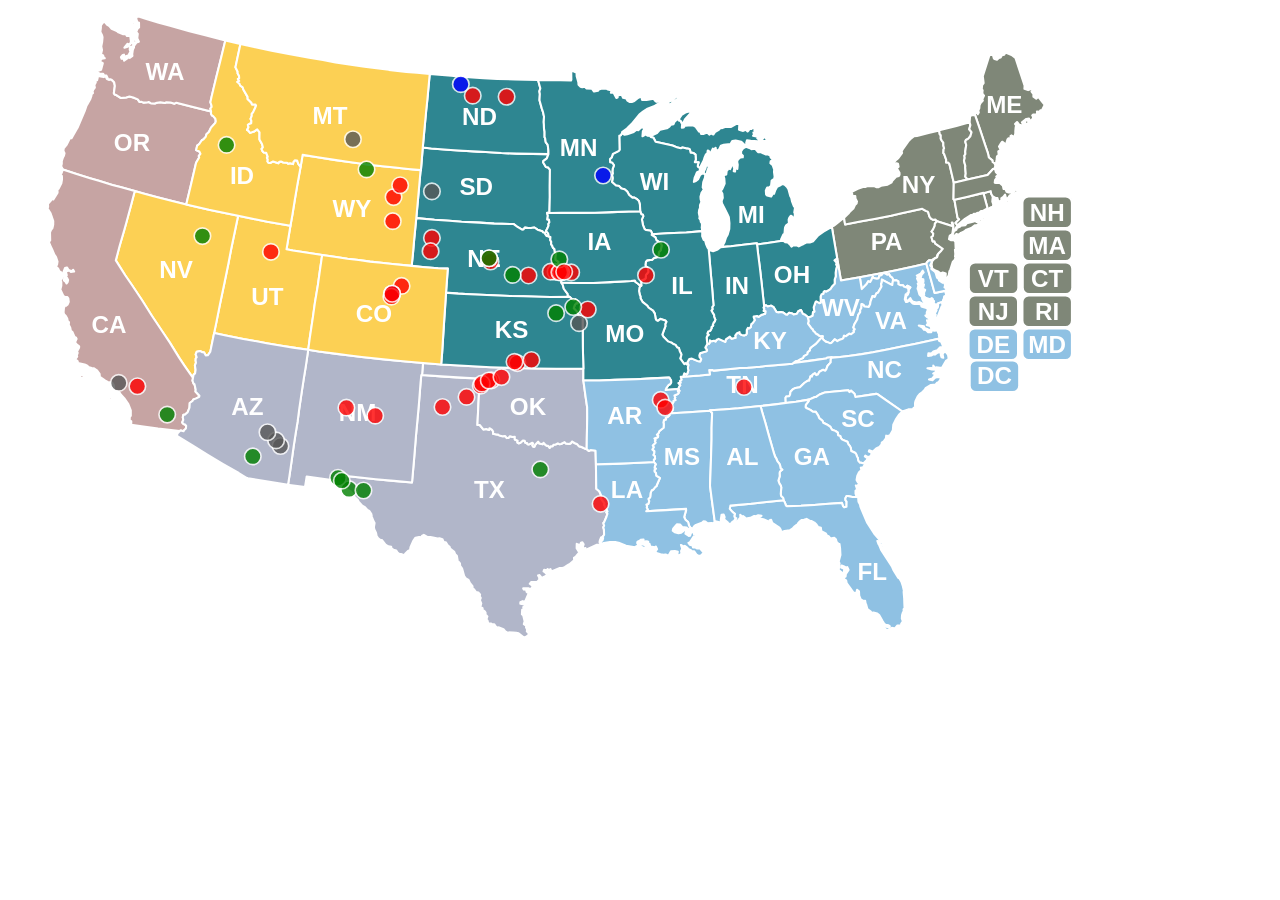
==== index.html @ e5bf03fa "fix me" ====
<!DOCTYPE html>
<html lang="en">
  <head>
    <meta http-equiv="content-type" content="text/html; charset=UTF-8">
    <title>USA Map Example</title>
    <script src="mapdata.js"></script>
    <script src="usmap.js"></script>
     <link rel = "stylesheet" type = "text/css" href = "Style.css"/>
     <link rel="stylesheet" type="text/css" href="normalize.css">
  </head>

  <body>
  
  

    <div id="map"></div>

   
    
      
	</body>
</html>
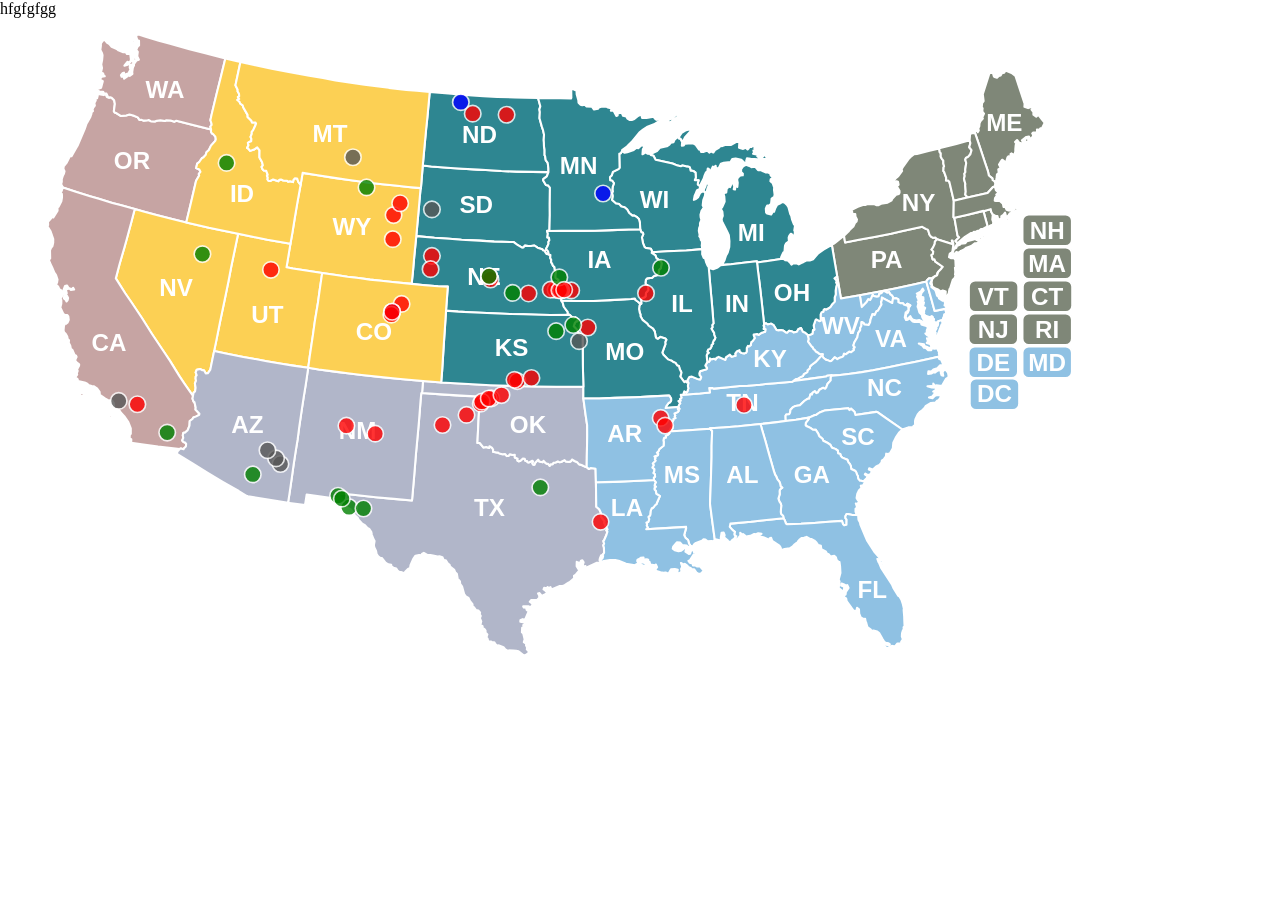
==== commit d4bb6822: "sd" ====
--- a/index.html
+++ b/index.html
@@ -5,13 +5,13 @@
     <title>USA Map Example</title>
     <script src="mapdata.js"></script>
     <script src="usmap.js"></script>
-     <link rel = "stylesheet" type = "text/css" href = "Style.css"/>
+     <link rel = "stylesheet" type = "text/css" href = "Style.css">
      <link rel="stylesheet" type="text/css" href="normalize.css">
   </head>
 
   <body>
   
-  
+  hfgfgfgg
 
     <div id="map"></div>
 
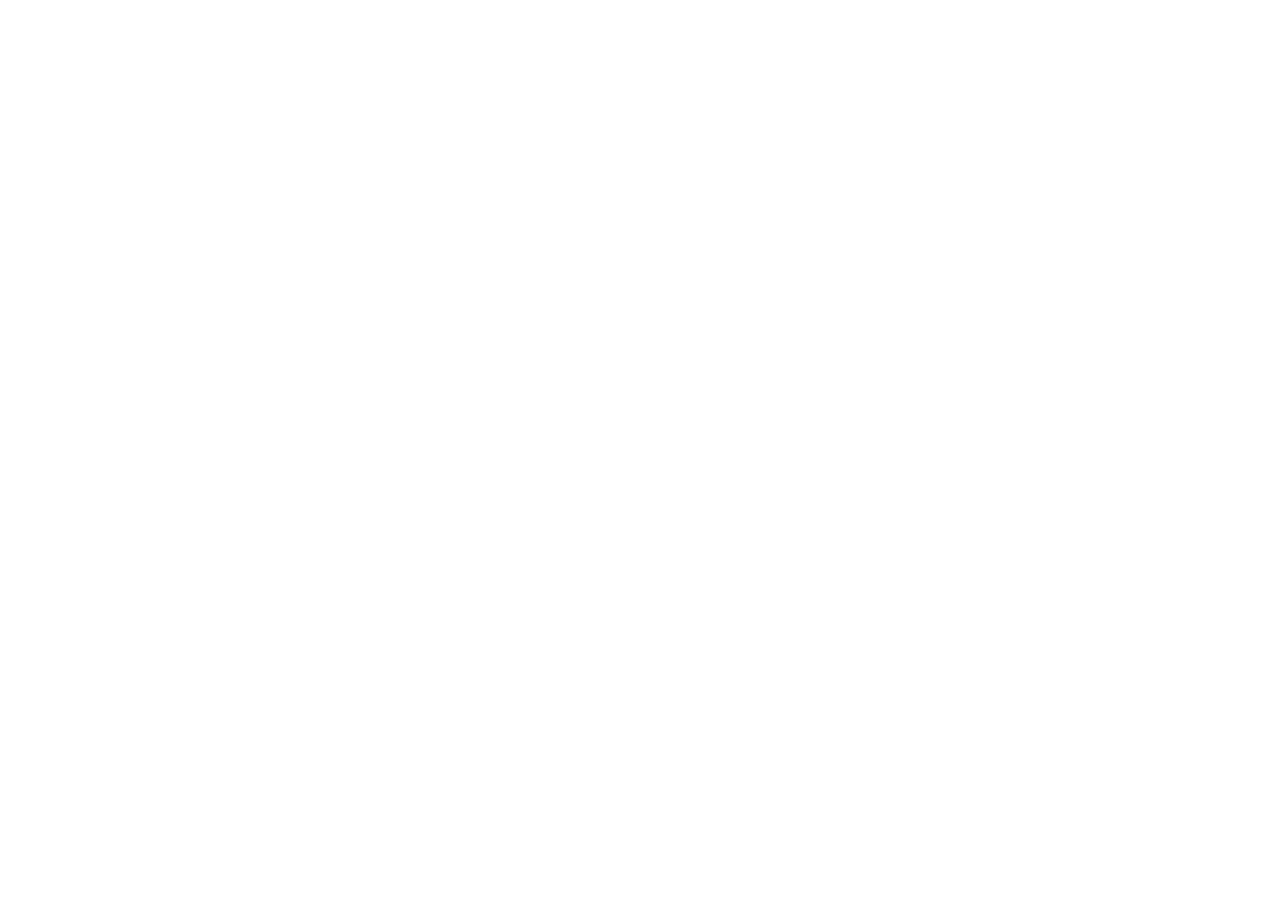
==== commit 8ead516d: "sas" ====
--- a/index.html
+++ b/index.html
@@ -11,7 +11,7 @@
 
   <body>
   
-  hfgfgfgg
+
 
     <div id="map"></div>
 
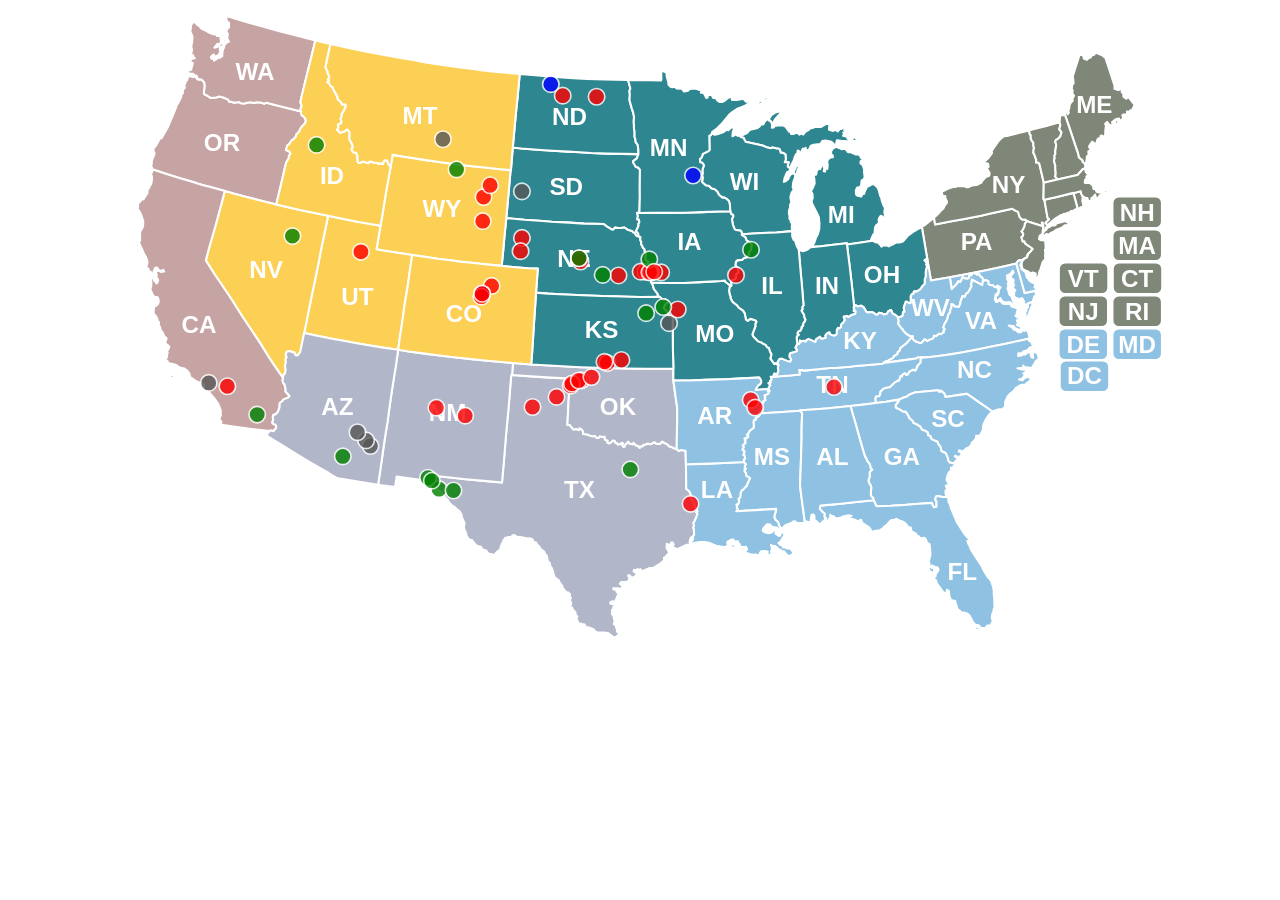
==== commit 6a861524: "Update index.html" ====
--- a/index.html
+++ b/index.html
@@ -5,8 +5,8 @@
     <title>USA Map Example</title>
     <script src="mapdata.js"></script>
     <script src="usmap.js"></script>
-     <link rel = "stylesheet" type = "text/css" href = "Style.css">
-     <link rel="stylesheet" type="text/css" href="normalize.css">
+<link rel = "stylesheet" type = "text/css" href = "../style.css">
+ <link rel="stylesheet" type="text/css" href="../normalize.css">
   </head>
 
   <body>
--- a/style.css
+++ b/style.css
@@ -0,0 +1,11 @@
+body {
+    background-color: white;
+}
+
+#map { 
+	
+    display: block;
+    margin-left: auto;
+    margin-right: auto;
+
+ }
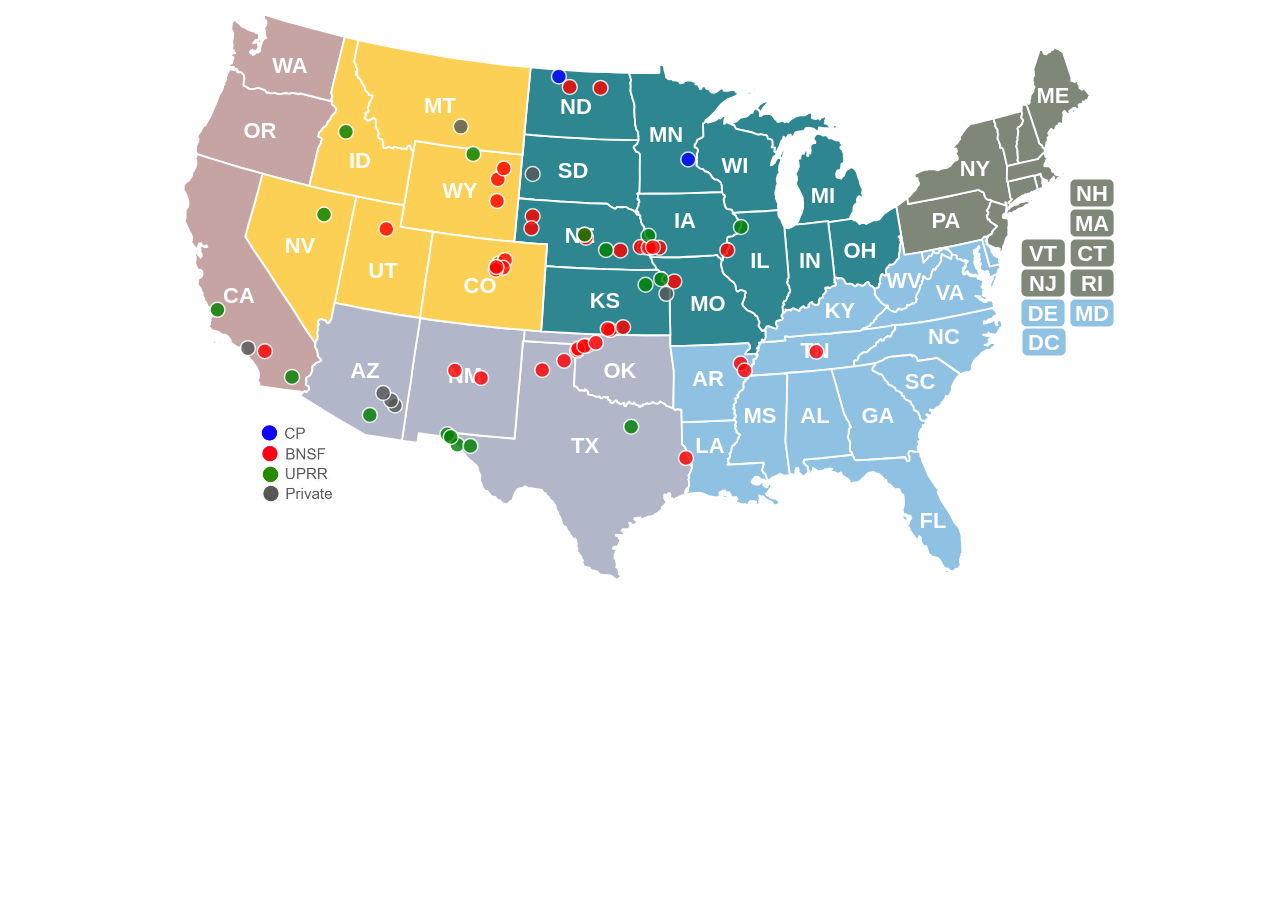
==== commit c070fc08: "hi" ====
--- a/index.html
+++ b/index.html
@@ -5,8 +5,8 @@
     <title>USA Map Example</title>
     <script src="mapdata.js"></script>
     <script src="usmap.js"></script>
-<link rel = "stylesheet" type = "text/css" href = "../style.css">
- <link rel="stylesheet" type="text/css" href="../normalize.css">
+     <link rel = "stylesheet" type = "text/css" href = "style.css">
+     <link rel="stylesheet" type="text/css" href="normalize.css">
   </head>
 
   <body>
@@ -14,7 +14,7 @@
 
 
     <div id="map"></div>
-
+    <img src="legend.jpg" class="legend">
    
     
       
--- a/style.css
+++ b/style.css
@@ -9,3 +9,9 @@
     margin-right: auto;
 
  }
+.legend {
+	display: block;
+    margin-left: 250px;
+ 	width: 100px;
+ 	margin-top: -200px;
+}
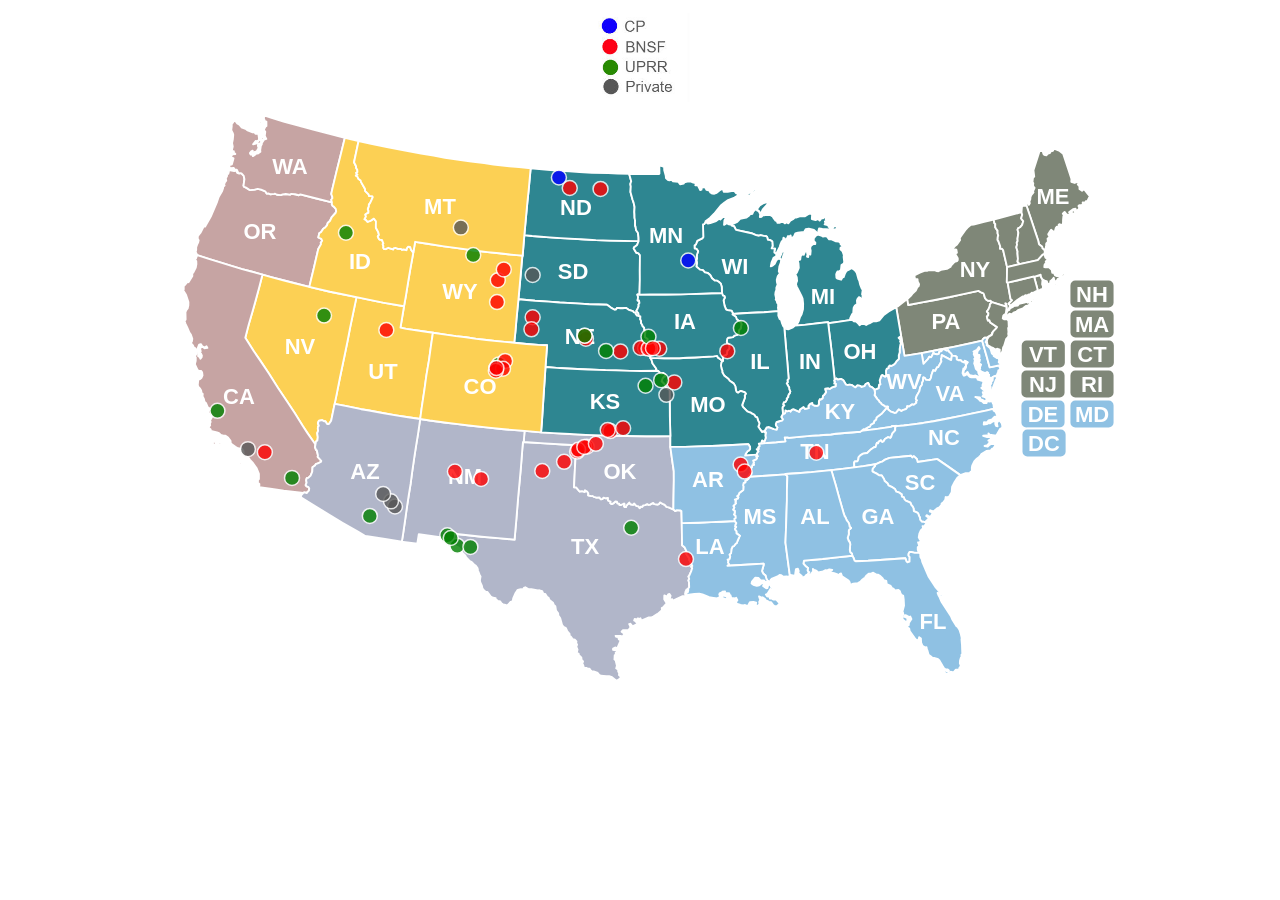
==== commit a40db677: "s" ====
--- a/index.html
+++ b/index.html
@@ -12,9 +12,9 @@
   <body>
   
 
-
+    <img src="legend.jpg" class="legend">
     <div id="map"></div>
-    <img src="legend.jpg" class="legend">
+    
    
     
       
--- a/style.css
+++ b/style.css
@@ -9,9 +9,12 @@
     margin-right: auto;
 
  }
+ 
 .legend {
 	display: block;
-    margin-left: 250px;
- 	width: 100px;
- 	margin-top: -200px;
+	margin: auto;
+    position: relative;
+    width: 100px;
+    padding-top: 1%;
+  
 }
